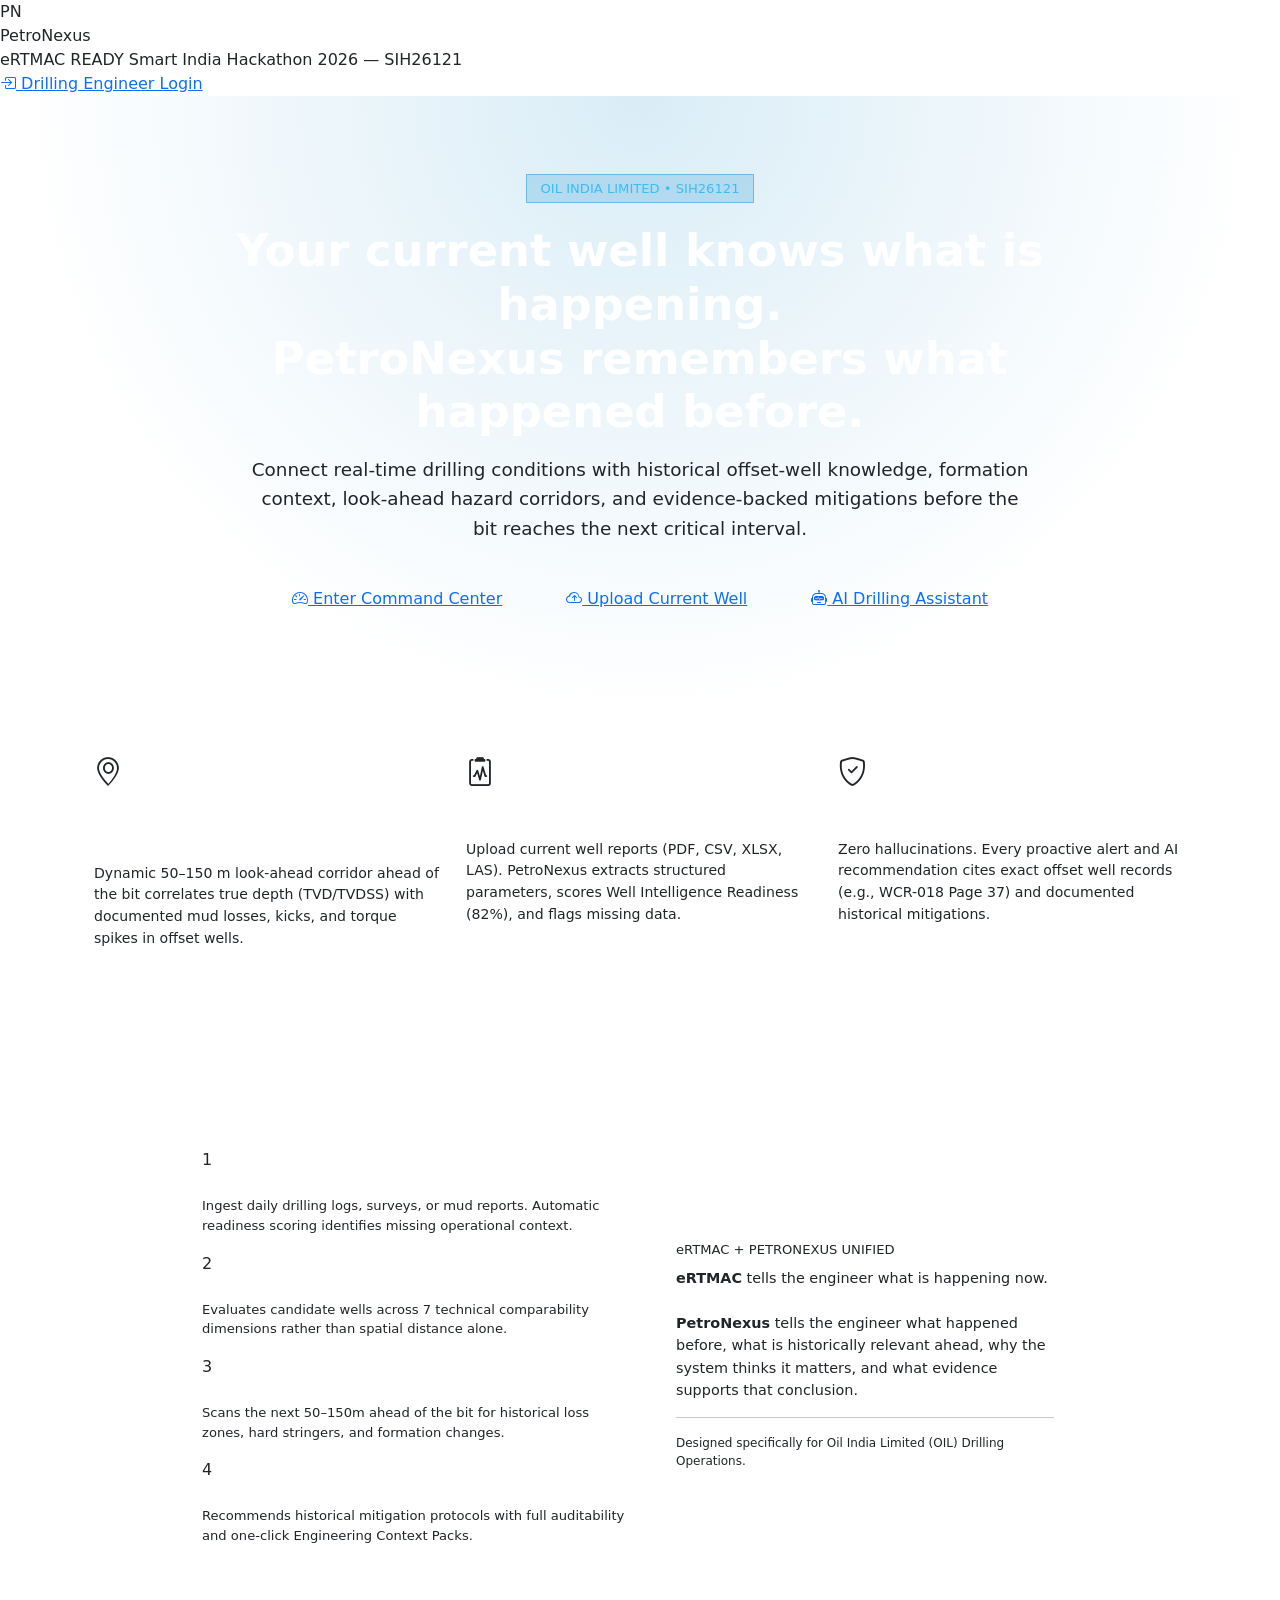
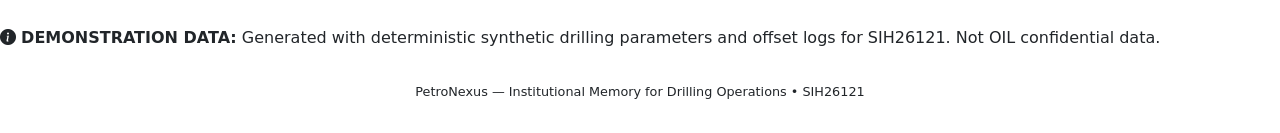
==== frontend/index.html @ 7ce97844 "Initial commit: PetroNexus AI-Powered Drilling Decision Support Platform (SIH26121)" ====
<!DOCTYPE html>
<html lang="en">
<head>
  <meta charset="UTF-8">
  <meta name="viewport" content="width=device-width, initial-scale=1.0">
  <title>PetroNexus — AI-Powered Nearby Well Intelligence & Drilling Decision Support</title>
  <link rel="stylesheet" href="https://cdn.jsdelivr.net/npm/bootstrap@5.3.3/dist/css/bootstrap.min.css">
  <link rel="stylesheet" href="https://cdn.jsdelivr.net/npm/bootstrap-icons@1.11.3/font/bootstrap-icons.min.css">
  <link rel="stylesheet" href="/static/css/style.css">
</head>
<body>

  <!-- Top Navigation -->
  <header class="pn-topbar">
    <div class="pn-brand">
      <div class="pn-brand-logo">PN</div>
      <span>PetroNexus</span>
    </div>
    <div class="pn-top-metrics">
      <span class="pn-status-live"><span class="pn-live-dot"></span> eRTMAC READY</span>
      <span style="color: var(--pn-text-dim);">Smart India Hackathon 2026 — SIH26121</span>
    </div>
    <div>
      <a href="/login.html" class="pn-btn pn-btn-primary">
        <i class="bi bi-box-arrow-in-right"></i> Drilling Engineer Login
      </a>
    </div>
  </header>

  <!-- Hero Section -->
  <section style="padding: 5rem 1.5rem; text-align: center; background: radial-gradient(circle at top, rgba(2, 132, 199, 0.15) 0%, transparent 70%);">
    <div class="container" style="max-width: 960px;">
      <span class="pn-card-badge" style="background: rgba(2, 132, 199, 0.2); color: #38bdf8; font-size: 0.82rem; padding: 0.35rem 0.85rem; border: 1px solid rgba(2, 132, 199, 0.4);">
        OIL INDIA LIMITED • SIH26121
      </span>
      <h1 style="font-size: 2.8rem; font-weight: 800; color: #fff; margin: 1.5rem 0 1rem; line-height: 1.2;">
        Your current well knows what is happening.<br/>
        <span style="color: var(--pn-cyan-primary);">PetroNexus remembers what happened before.</span>
      </h1>
      <p style="font-size: 1.15rem; color: var(--pn-text-muted); max-width: 780px; margin: 0 auto 2rem; line-height: 1.6;">
        Connect real-time drilling conditions with historical offset-well knowledge, formation context, look-ahead hazard corridors, and evidence-backed mitigations before the bit reaches the next critical interval.
      </p>
      <div style="display: flex; gap: 1rem; justify-content: center; flex-wrap: wrap;">
        <a href="/dashboard.html" class="pn-btn pn-btn-primary" style="padding: 0.75rem 1.5rem; font-size: 1rem;">
          <i class="bi bi-speedometer2"></i> Enter Command Center
        </a>
        <a href="/current-well.html" class="pn-btn" style="padding: 0.75rem 1.5rem; font-size: 1rem;">
          <i class="bi bi-cloud-arrow-up"></i> Upload Current Well
        </a>
        <a href="/assistant.html" class="pn-btn" style="padding: 0.75rem 1.5rem; font-size: 1rem;">
          <i class="bi bi-robot"></i> AI Drilling Assistant
        </a>
      </div>
    </div>
  </section>

  <!-- Core Pillars -->
  <section class="container" style="padding: 3rem 1.5rem;">
    <div class="row g-4">
      <div class="col-md-4">
        <div class="pn-card" style="height: 100%;">
          <div style="font-size: 1.8rem; color: var(--pn-cyan-primary); margin-bottom: 0.75rem;">
            <i class="bi bi-geo-alt"></i>
          </div>
          <h5 style="color: #fff; font-weight: 700;">Spatial & Stratigraphic Look-Ahead</h5>
          <p style="color: var(--pn-text-muted); font-size: 0.88rem; line-height: 1.55;">
            Dynamic 50–150 m look-ahead corridor ahead of the bit correlates true depth (TVD/TVDSS) with documented mud losses, kicks, and torque spikes in offset wells.
          </p>
        </div>
      </div>
      <div class="col-md-4">
        <div class="pn-card" style="height: 100%;">
          <div style="font-size: 1.8rem; color: var(--pn-emerald-success); margin-bottom: 0.75rem;">
            <i class="bi bi-clipboard2-pulse"></i>
          </div>
          <h5 style="color: #fff; font-weight: 700;">Active Well Intelligence</h5>
          <p style="color: var(--pn-text-muted); font-size: 0.88rem; line-height: 1.55;">
            Upload current well reports (PDF, CSV, XLSX, LAS). PetroNexus extracts structured parameters, scores Well Intelligence Readiness (82%), and flags missing data.
          </p>
        </div>
      </div>
      <div class="col-md-4">
        <div class="pn-card" style="height: 100%;">
          <div style="font-size: 1.8rem; color: var(--pn-amber-warning); margin-bottom: 0.75rem;">
            <i class="bi bi-shield-check"></i>
          </div>
          <h5 style="color: #fff; font-weight: 700;">Evidence-Grounded AI</h5>
          <p style="color: var(--pn-text-muted); font-size: 0.88rem; line-height: 1.55;">
            Zero hallucinations. Every proactive alert and AI recommendation cites exact offset well records (e.g., WCR-018 Page 37) and documented historical mitigations.
          </p>
        </div>
      </div>
    </div>
  </section>

  <!-- How It Works Section -->
  <section style="background: var(--pn-bg-surface); padding: 4rem 1.5rem; border-top: 1px solid var(--pn-border-subtle); border-bottom: 1px solid var(--pn-border-subtle);">
    <div class="container" style="max-width: 900px;">
      <h2 style="color: #fff; text-align: center; font-weight: 800; margin-bottom: 2rem;">How PetroNexus Works</h2>
      <div class="row g-4 align-items-center">
        <div class="col-md-6">
          <div class="pn-trace-step">
            <div class="pn-trace-node">1</div>
            <div>
              <b style="color: #fff;">Current Well Ingestion</b>
              <p style="font-size: 0.82rem; color: var(--pn-text-muted);">Ingest daily drilling logs, surveys, or mud reports. Automatic readiness scoring identifies missing operational context.</p>
            </div>
          </div>
          <div class="pn-trace-step">
            <div class="pn-trace-node">2</div>
            <div>
              <b style="color: #fff;">Offset Relevance Engine</b>
              <p style="font-size: 0.82rem; color: var(--pn-text-muted);">Evaluates candidate wells across 7 technical comparability dimensions rather than spatial distance alone.</p>
            </div>
          </div>
          <div class="pn-trace-step">
            <div class="pn-trace-node">3</div>
            <div>
              <b style="color: #fff;">Look-Ahead Corridor Scan</b>
              <p style="font-size: 0.82rem; color: var(--pn-text-muted);">Scans the next 50–150m ahead of the bit for historical loss zones, hard stringers, and formation changes.</p>
            </div>
          </div>
          <div class="pn-trace-step">
            <div class="pn-trace-node">4</div>
            <div>
              <b style="color: #fff;">Institutional Memory & Decision Support</b>
              <p style="font-size: 0.82rem; color: var(--pn-text-muted);">Recommends historical mitigation protocols with full auditability and one-click Engineering Context Packs.</p>
            </div>
          </div>
        </div>
        <div class="col-md-6 text-center">
          <div class="pn-card" style="text-align: left; padding: 1.5rem;">
            <div style="font-family: var(--pn-font-mono); font-size: 0.82rem; color: var(--pn-cyan-primary); margin-bottom: 0.5rem;">
              eRTMAC + PETRONEXUS UNIFIED
            </div>
            <p style="color: var(--pn-text-main); font-size: 0.9rem; line-height: 1.55;">
              <b>eRTMAC</b> tells the engineer what is happening now.<br/><br/>
              <b>PetroNexus</b> tells the engineer what happened before, what is historically relevant ahead, why the system thinks it matters, and what evidence supports that conclusion.
            </p>
            <hr style="border-color: var(--pn-border-subtle);"/>
            <div style="font-size: 0.75rem; color: var(--pn-text-dim);">
              Designed specifically for Oil India Limited (OIL) Drilling Operations.
            </div>
          </div>
        </div>
      </div>
    </div>
  </section>

  <!-- Synthetic Data Disclaimer Banner -->
  <div class="pn-disclaimer-banner">
    <i class="bi bi-info-circle-fill"></i>
    <span><b>DEMONSTRATION DATA:</b> Generated with deterministic synthetic drilling parameters and offset logs for SIH26121. Not OIL confidential data.</span>
  </div>

  <footer style="padding: 2rem 1.5rem; text-align: center; color: var(--pn-text-dim); font-size: 0.8rem;">
    PetroNexus — Institutional Memory for Drilling Operations • SIH26121
  </footer>

  <script src="/static/js/api.js"></script>
</body>
</html>
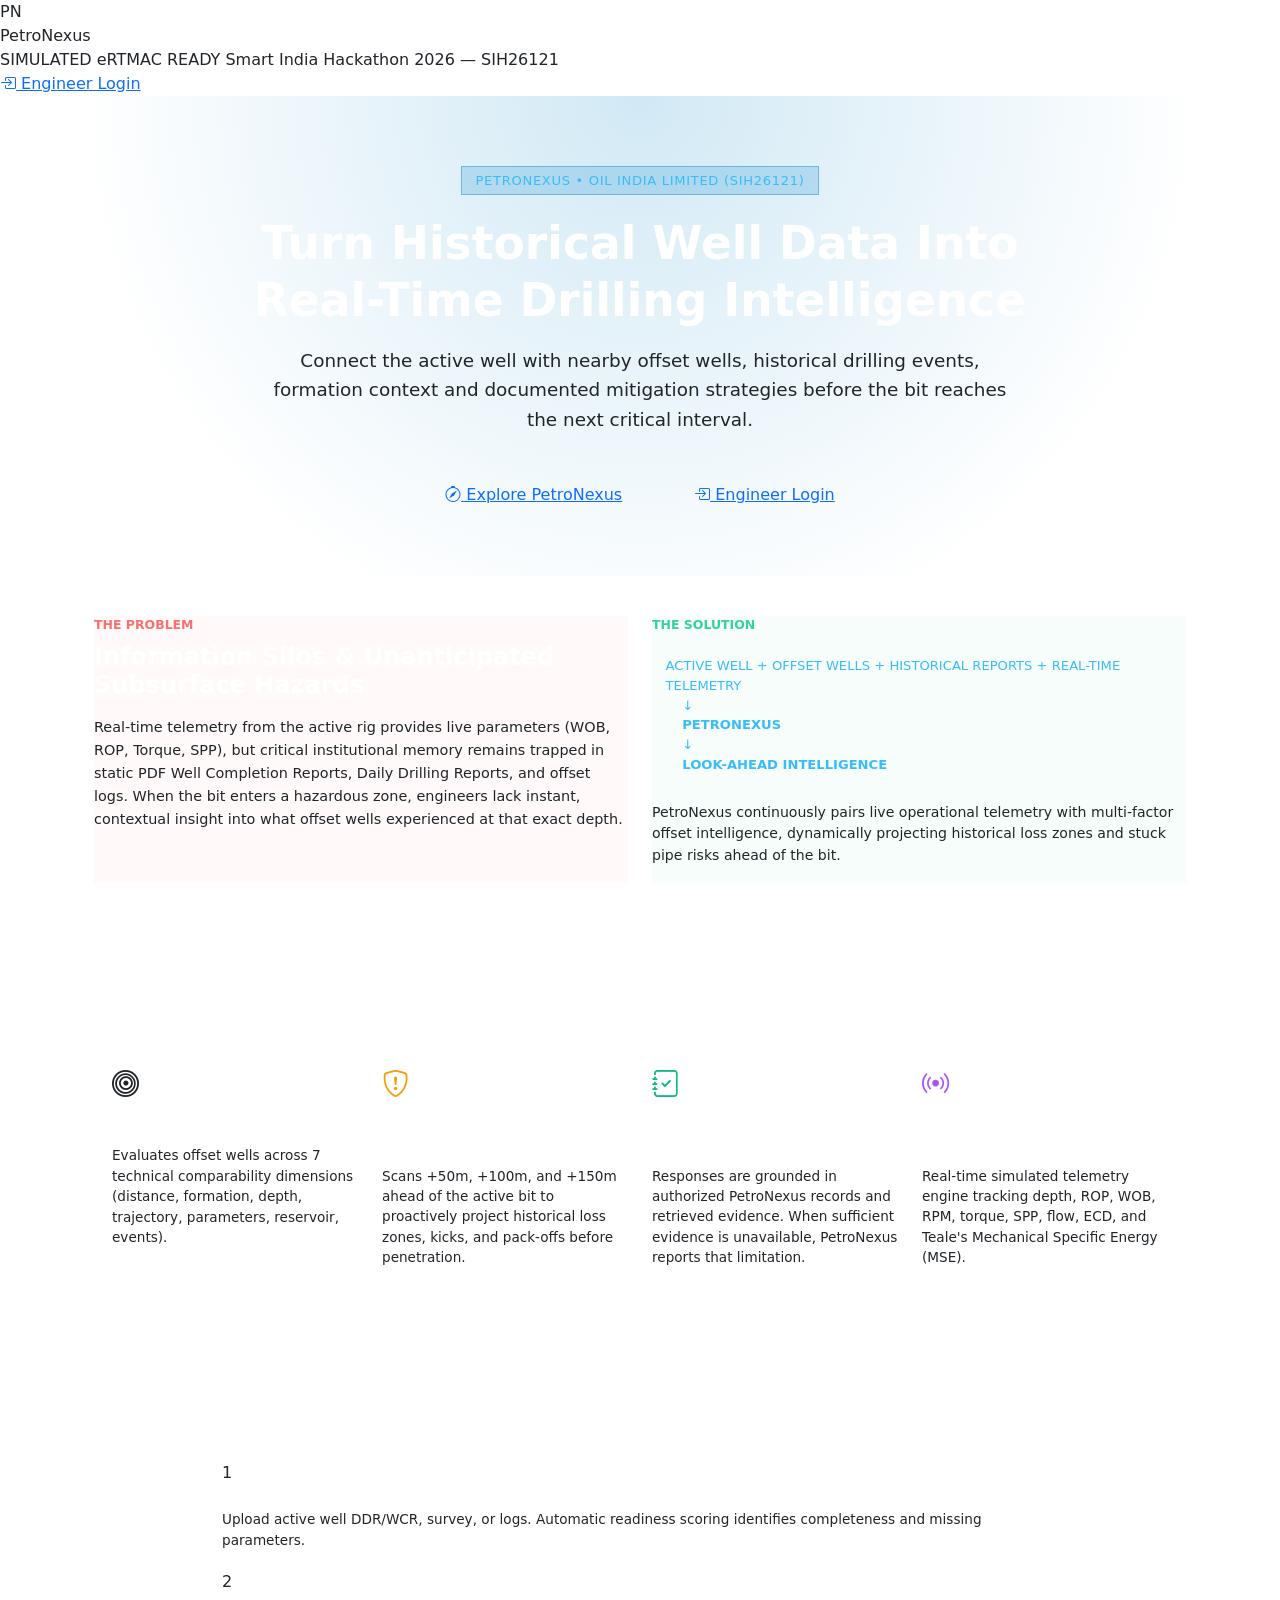
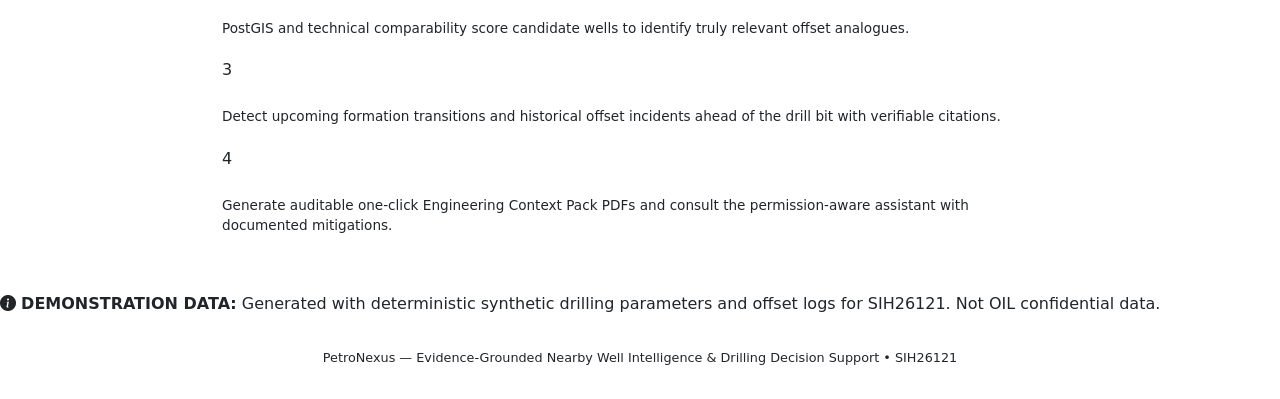
==== commit 6b8eedb7: "fix(backend,ai): resolve backend startup, audit_logs schema, and chatbot multi-turn RAG - Fix backen" ====
--- a/frontend/index.html
+++ b/frontend/index.html
@@ -3,7 +3,7 @@
 <head>
   <meta charset="UTF-8">
   <meta name="viewport" content="width=device-width, initial-scale=1.0">
-  <title>PetroNexus — AI-Powered Nearby Well Intelligence & Drilling Decision Support</title>
+  <title>PetroNexus — Turn Historical Well Data Into Real-Time Drilling Intelligence</title>
   <link rel="stylesheet" href="https://cdn.jsdelivr.net/npm/bootstrap@5.3.3/dist/css/bootstrap.min.css">
   <link rel="stylesheet" href="https://cdn.jsdelivr.net/npm/bootstrap-icons@1.11.3/font/bootstrap-icons.min.css">
   <link rel="stylesheet" href="/static/css/style.css">
@@ -17,131 +17,157 @@
       <span>PetroNexus</span>
     </div>
     <div class="pn-top-metrics">
-      <span class="pn-status-live"><span class="pn-live-dot"></span> eRTMAC READY</span>
+      <span class="pn-status-live"><span class="pn-live-dot"></span> SIMULATED eRTMAC READY</span>
       <span style="color: var(--pn-text-dim);">Smart India Hackathon 2026 — SIH26121</span>
     </div>
     <div>
       <a href="/login.html" class="pn-btn pn-btn-primary">
-        <i class="bi bi-box-arrow-in-right"></i> Drilling Engineer Login
+        <i class="bi bi-box-arrow-in-right"></i> Engineer Login
       </a>
     </div>
   </header>
 
   <!-- Hero Section -->
-  <section style="padding: 5rem 1.5rem; text-align: center; background: radial-gradient(circle at top, rgba(2, 132, 199, 0.15) 0%, transparent 70%);">
-    <div class="container" style="max-width: 960px;">
-      <span class="pn-card-badge" style="background: rgba(2, 132, 199, 0.2); color: #38bdf8; font-size: 0.82rem; padding: 0.35rem 0.85rem; border: 1px solid rgba(2, 132, 199, 0.4);">
-        OIL INDIA LIMITED • SIH26121
+  <section style="padding: 4.5rem 1.5rem 3.5rem; text-align: center; background: radial-gradient(circle at top, rgba(2, 132, 199, 0.18) 0%, transparent 70%);">
+    <div class="container" style="max-width: 920px;">
+      <span class="pn-card-badge" style="background: rgba(2, 132, 199, 0.2); color: #38bdf8; font-size: 0.82rem; padding: 0.35rem 0.85rem; border: 1px solid rgba(2, 132, 199, 0.4); text-transform: uppercase; letter-spacing: 0.05em;">
+        PETRONEXUS • OIL INDIA LIMITED (SIH26121)
       </span>
-      <h1 style="font-size: 2.8rem; font-weight: 800; color: #fff; margin: 1.5rem 0 1rem; line-height: 1.2;">
-        Your current well knows what is happening.<br/>
-        <span style="color: var(--pn-cyan-primary);">PetroNexus remembers what happened before.</span>
+      <h1 style="font-size: 2.85rem; font-weight: 800; color: #fff; margin: 1.5rem 0 1rem; line-height: 1.25;">
+        Turn Historical Well Data Into<br/>
+        <span style="color: var(--pn-cyan-primary);">Real-Time Drilling Intelligence</span>
       </h1>
-      <p style="font-size: 1.15rem; color: var(--pn-text-muted); max-width: 780px; margin: 0 auto 2rem; line-height: 1.6;">
-        Connect real-time drilling conditions with historical offset-well knowledge, formation context, look-ahead hazard corridors, and evidence-backed mitigations before the bit reaches the next critical interval.
+      <p style="font-size: 1.15rem; color: var(--pn-text-muted); max-width: 760px; margin: 0 auto 2.25rem; line-height: 1.6;">
+        Connect the active well with nearby offset wells, historical drilling events, formation context and documented mitigation strategies before the bit reaches the next critical interval.
       </p>
       <div style="display: flex; gap: 1rem; justify-content: center; flex-wrap: wrap;">
-        <a href="/dashboard.html" class="pn-btn pn-btn-primary" style="padding: 0.75rem 1.5rem; font-size: 1rem;">
-          <i class="bi bi-speedometer2"></i> Enter Command Center
+        <a href="/dashboard.html" class="pn-btn pn-btn-primary" style="padding: 0.8rem 1.75rem; font-size: 1rem;">
+          <i class="bi bi-compass"></i> Explore PetroNexus
         </a>
-        <a href="/current-well.html" class="pn-btn" style="padding: 0.75rem 1.5rem; font-size: 1rem;">
-          <i class="bi bi-cloud-arrow-up"></i> Upload Current Well
-        </a>
-        <a href="/assistant.html" class="pn-btn" style="padding: 0.75rem 1.5rem; font-size: 1rem;">
-          <i class="bi bi-robot"></i> AI Drilling Assistant
+        <a href="/login.html" class="pn-btn" style="padding: 0.8rem 1.75rem; font-size: 1rem;">
+          <i class="bi bi-box-arrow-in-right"></i> Engineer Login
         </a>
       </div>
     </div>
   </section>
 
-  <!-- Core Pillars -->
-  <section class="container" style="padding: 3rem 1.5rem;">
+  <!-- Problem vs Solution Architecture Flow -->
+  <section class="container" style="padding: 2.5rem 1.5rem 3.5rem;">
     <div class="row g-4">
-      <div class="col-md-4">
-        <div class="pn-card" style="height: 100%;">
-          <div style="font-size: 1.8rem; color: var(--pn-cyan-primary); margin-bottom: 0.75rem;">
-            <i class="bi bi-geo-alt"></i>
+      <div class="col-md-6">
+        <div class="pn-card" style="height: 100%; border-color: rgba(239, 68, 68, 0.3); background: rgba(239, 68, 68, 0.03);">
+          <div style="font-family: var(--pn-font-mono); font-size: 0.78rem; color: #f87171; text-transform: uppercase; margin-bottom: 0.5rem; font-weight: 700;">
+            THE PROBLEM
           </div>
-          <h5 style="color: #fff; font-weight: 700;">Spatial & Stratigraphic Look-Ahead</h5>
-          <p style="color: var(--pn-text-muted); font-size: 0.88rem; line-height: 1.55;">
-            Dynamic 50–150 m look-ahead corridor ahead of the bit correlates true depth (TVD/TVDSS) with documented mud losses, kicks, and torque spikes in offset wells.
+          <h4 style="color: #fff; font-weight: 700; margin-bottom: 1rem;">Information Silos & Unanticipated Subsurface Hazards</h4>
+          <p style="color: var(--pn-text-muted); font-size: 0.9rem; line-height: 1.6;">
+            Real-time telemetry from the active rig provides live parameters (WOB, ROP, Torque, SPP), but critical institutional memory remains trapped in static PDF Well Completion Reports, Daily Drilling Reports, and offset logs. When the bit enters a hazardous zone, engineers lack instant, contextual insight into what offset wells experienced at that exact depth.
           </p>
         </div>
       </div>
-      <div class="col-md-4">
-        <div class="pn-card" style="height: 100%;">
-          <div style="font-size: 1.8rem; color: var(--pn-emerald-success); margin-bottom: 0.75rem;">
-            <i class="bi bi-clipboard2-pulse"></i>
+      <div class="col-md-6">
+        <div class="pn-card" style="height: 100%; border-color: rgba(16, 185, 129, 0.3); background: rgba(16, 185, 129, 0.03);">
+          <div style="font-family: var(--pn-font-mono); font-size: 0.78rem; color: #34d399; text-transform: uppercase; margin-bottom: 0.5rem; font-weight: 700;">
+            THE SOLUTION
           </div>
-          <h5 style="color: #fff; font-weight: 700;">Active Well Intelligence</h5>
+          <div style="font-family: var(--pn-font-mono); font-size: 0.82rem; color: #38bdf8; background: var(--pn-bg-dark); padding: 0.85rem; border-radius: 6px; border: 1px solid var(--pn-border-subtle); margin-bottom: 0.85rem; line-height: 1.5;">
+            ACTIVE WELL + OFFSET WELLS + HISTORICAL REPORTS + REAL-TIME TELEMETRY<br/>
+            &nbsp;&nbsp;&nbsp;&nbsp;↓<br/>
+            &nbsp;&nbsp;&nbsp;&nbsp;<strong>PETRONEXUS</strong><br/>
+            &nbsp;&nbsp;&nbsp;&nbsp;↓<br/>
+            &nbsp;&nbsp;&nbsp;&nbsp;<strong>LOOK-AHEAD INTELLIGENCE</strong>
+          </div>
           <p style="color: var(--pn-text-muted); font-size: 0.88rem; line-height: 1.55;">
-            Upload current well reports (PDF, CSV, XLSX, LAS). PetroNexus extracts structured parameters, scores Well Intelligence Readiness (82%), and flags missing data.
-          </p>
-        </div>
-      </div>
-      <div class="col-md-4">
-        <div class="pn-card" style="height: 100%;">
-          <div style="font-size: 1.8rem; color: var(--pn-amber-warning); margin-bottom: 0.75rem;">
-            <i class="bi bi-shield-check"></i>
-          </div>
-          <h5 style="color: #fff; font-weight: 700;">Evidence-Grounded AI</h5>
-          <p style="color: var(--pn-text-muted); font-size: 0.88rem; line-height: 1.55;">
-            Zero hallucinations. Every proactive alert and AI recommendation cites exact offset well records (e.g., WCR-018 Page 37) and documented historical mitigations.
+            PetroNexus continuously pairs live operational telemetry with multi-factor offset intelligence, dynamically projecting historical loss zones and stuck pipe risks ahead of the bit.
           </p>
         </div>
       </div>
     </div>
   </section>
 
-  <!-- How It Works Section -->
-  <section style="background: var(--pn-bg-surface); padding: 4rem 1.5rem; border-top: 1px solid var(--pn-border-subtle); border-bottom: 1px solid var(--pn-border-subtle);">
-    <div class="container" style="max-width: 900px;">
-      <h2 style="color: #fff; text-align: center; font-weight: 800; margin-bottom: 2rem;">How PetroNexus Works</h2>
-      <div class="row g-4 align-items-center">
-        <div class="col-md-6">
-          <div class="pn-trace-step">
-            <div class="pn-trace-node">1</div>
-            <div>
-              <b style="color: #fff;">Current Well Ingestion</b>
-              <p style="font-size: 0.82rem; color: var(--pn-text-muted);">Ingest daily drilling logs, surveys, or mud reports. Automatic readiness scoring identifies missing operational context.</p>
+  <!-- Core Capabilities -->
+  <section style="background: var(--pn-bg-surface); padding: 3.5rem 1.5rem; border-top: 1px solid var(--pn-border-subtle); border-bottom: 1px solid var(--pn-border-subtle);">
+    <div class="container" style="max-width: 1080px;">
+      <h3 style="color: #fff; text-align: center; font-weight: 800; margin-bottom: 2.25rem;">Core Capabilities</h3>
+      <div class="row g-4">
+        <div class="col-md-3">
+          <div class="pn-card" style="height: 100%;">
+            <div style="font-size: 1.7rem; color: var(--pn-cyan-primary); margin-bottom: 0.75rem;">
+              <i class="bi bi-bullseye"></i>
             </div>
-          </div>
-          <div class="pn-trace-step">
-            <div class="pn-trace-node">2</div>
-            <div>
-              <b style="color: #fff;">Offset Relevance Engine</b>
-              <p style="font-size: 0.82rem; color: var(--pn-text-muted);">Evaluates candidate wells across 7 technical comparability dimensions rather than spatial distance alone.</p>
-            </div>
-          </div>
-          <div class="pn-trace-step">
-            <div class="pn-trace-node">3</div>
-            <div>
-              <b style="color: #fff;">Look-Ahead Corridor Scan</b>
-              <p style="font-size: 0.82rem; color: var(--pn-text-muted);">Scans the next 50–150m ahead of the bit for historical loss zones, hard stringers, and formation changes.</p>
-            </div>
-          </div>
-          <div class="pn-trace-step">
-            <div class="pn-trace-node">4</div>
-            <div>
-              <b style="color: #fff;">Institutional Memory & Decision Support</b>
-              <p style="font-size: 0.82rem; color: var(--pn-text-muted);">Recommends historical mitigation protocols with full auditability and one-click Engineering Context Packs.</p>
-            </div>
+            <h5 style="color: #fff; font-weight: 700; font-size: 1.05rem;">Offset Well Intelligence</h5>
+            <p style="color: var(--pn-text-muted); font-size: 0.85rem; line-height: 1.5;">
+              Evaluates offset wells across 7 technical comparability dimensions (distance, formation, depth, trajectory, parameters, reservoir, events).
+            </p>
           </div>
         </div>
-        <div class="col-md-6 text-center">
-          <div class="pn-card" style="text-align: left; padding: 1.5rem;">
-            <div style="font-family: var(--pn-font-mono); font-size: 0.82rem; color: var(--pn-cyan-primary); margin-bottom: 0.5rem;">
-              eRTMAC + PETRONEXUS UNIFIED
+        <div class="col-md-3">
+          <div class="pn-card" style="height: 100%;">
+            <div style="font-size: 1.7rem; color: #f59e0b; margin-bottom: 0.75rem;">
+              <i class="bi bi-shield-exclamation"></i>
             </div>
-            <p style="color: var(--pn-text-main); font-size: 0.9rem; line-height: 1.55;">
-              <b>eRTMAC</b> tells the engineer what is happening now.<br/><br/>
-              <b>PetroNexus</b> tells the engineer what happened before, what is historically relevant ahead, why the system thinks it matters, and what evidence supports that conclusion.
+            <h5 style="color: #fff; font-weight: 700; font-size: 1.05rem;">Look-Ahead Hazard Detection</h5>
+            <p style="color: var(--pn-text-muted); font-size: 0.85rem; line-height: 1.5;">
+              Scans +50m, +100m, and +150m ahead of the active bit to proactively project historical loss zones, kicks, and pack-offs before penetration.
             </p>
-            <hr style="border-color: var(--pn-border-subtle);"/>
-            <div style="font-size: 0.75rem; color: var(--pn-text-dim);">
-              Designed specifically for Oil India Limited (OIL) Drilling Operations.
+          </div>
+        </div>
+        <div class="col-md-3">
+          <div class="pn-card" style="height: 100%;">
+            <div style="font-size: 1.7rem; color: #10b981; margin-bottom: 0.75rem;">
+              <i class="bi bi-journal-check"></i>
             </div>
+            <h5 style="color: #fff; font-weight: 700; font-size: 1.05rem;">Evidence-Grounded Assistant</h5>
+            <p style="color: var(--pn-text-muted); font-size: 0.85rem; line-height: 1.5;">
+              Responses are grounded in authorized PetroNexus records and retrieved evidence. When sufficient evidence is unavailable, PetroNexus reports that limitation.
+            </p>
           </div>
+        </div>
+        <div class="col-md-3">
+          <div class="pn-card" style="height: 100%;">
+            <div style="font-size: 1.7rem; color: #a855f7; margin-bottom: 0.75rem;">
+              <i class="bi bi-broadcast"></i>
+            </div>
+            <h5 style="color: #fff; font-weight: 700; font-size: 1.05rem;">Simulated eRTMAC Stream</h5>
+            <p style="color: var(--pn-text-muted); font-size: 0.85rem; line-height: 1.5;">
+              Real-time simulated telemetry engine tracking depth, ROP, WOB, RPM, torque, SPP, flow, ECD, and Teale's Mechanical Specific Energy (MSE).
+            </p>
+          </div>
+        </div>
+      </div>
+    </div>
+  </section>
+
+  <!-- Concise Workflow -->
+  <section class="container" style="padding: 3.5rem 1.5rem;">
+    <div class="container" style="max-width: 860px;">
+      <h3 style="color: #fff; text-align: center; font-weight: 800; margin-bottom: 2rem;">Operational Workflow</h3>
+      <div class="pn-trace-step" style="margin-bottom: 1.25rem;">
+        <div class="pn-trace-node">1</div>
+        <div>
+          <b style="color: #fff;">1. Ingest Active Well Reports</b>
+          <p style="font-size: 0.85rem; color: var(--pn-text-muted); margin: 0;">Upload active well DDR/WCR, survey, or logs. Automatic readiness scoring identifies completeness and missing parameters.</p>
+        </div>
+      </div>
+      <div class="pn-trace-step" style="margin-bottom: 1.25rem;">
+        <div class="pn-trace-node">2</div>
+        <div>
+          <b style="color: #fff;">2. Multi-Factor Offset Relevance Ranking</b>
+          <p style="font-size: 0.85rem; color: var(--pn-text-muted); margin: 0;">PostGIS and technical comparability score candidate wells to identify truly relevant offset analogues.</p>
+        </div>
+      </div>
+      <div class="pn-trace-step" style="margin-bottom: 1.25rem;">
+        <div class="pn-trace-node">3</div>
+        <div>
+          <b style="color: #fff;">3. Look-Ahead Hazard Corridor (+150m)</b>
+          <p style="font-size: 0.85rem; color: var(--pn-text-muted); margin: 0;">Detect upcoming formation transitions and historical offset incidents ahead of the drill bit with verifiable citations.</p>
+        </div>
+      </div>
+      <div class="pn-trace-step">
+        <div class="pn-trace-node">4</div>
+        <div>
+          <b style="color: #fff;">4. Decision Support & Automated Context Packs</b>
+          <p style="font-size: 0.85rem; color: var(--pn-text-muted); margin: 0;">Generate auditable one-click Engineering Context Pack PDFs and consult the permission-aware assistant with documented mitigations.</p>
         </div>
       </div>
     </div>
@@ -154,7 +180,7 @@
   </div>
 
   <footer style="padding: 2rem 1.5rem; text-align: center; color: var(--pn-text-dim); font-size: 0.8rem;">
-    PetroNexus — Institutional Memory for Drilling Operations • SIH26121
+    PetroNexus — Evidence-Grounded Nearby Well Intelligence & Drilling Decision Support • SIH26121
   </footer>
 
   <script src="/static/js/api.js"></script>
